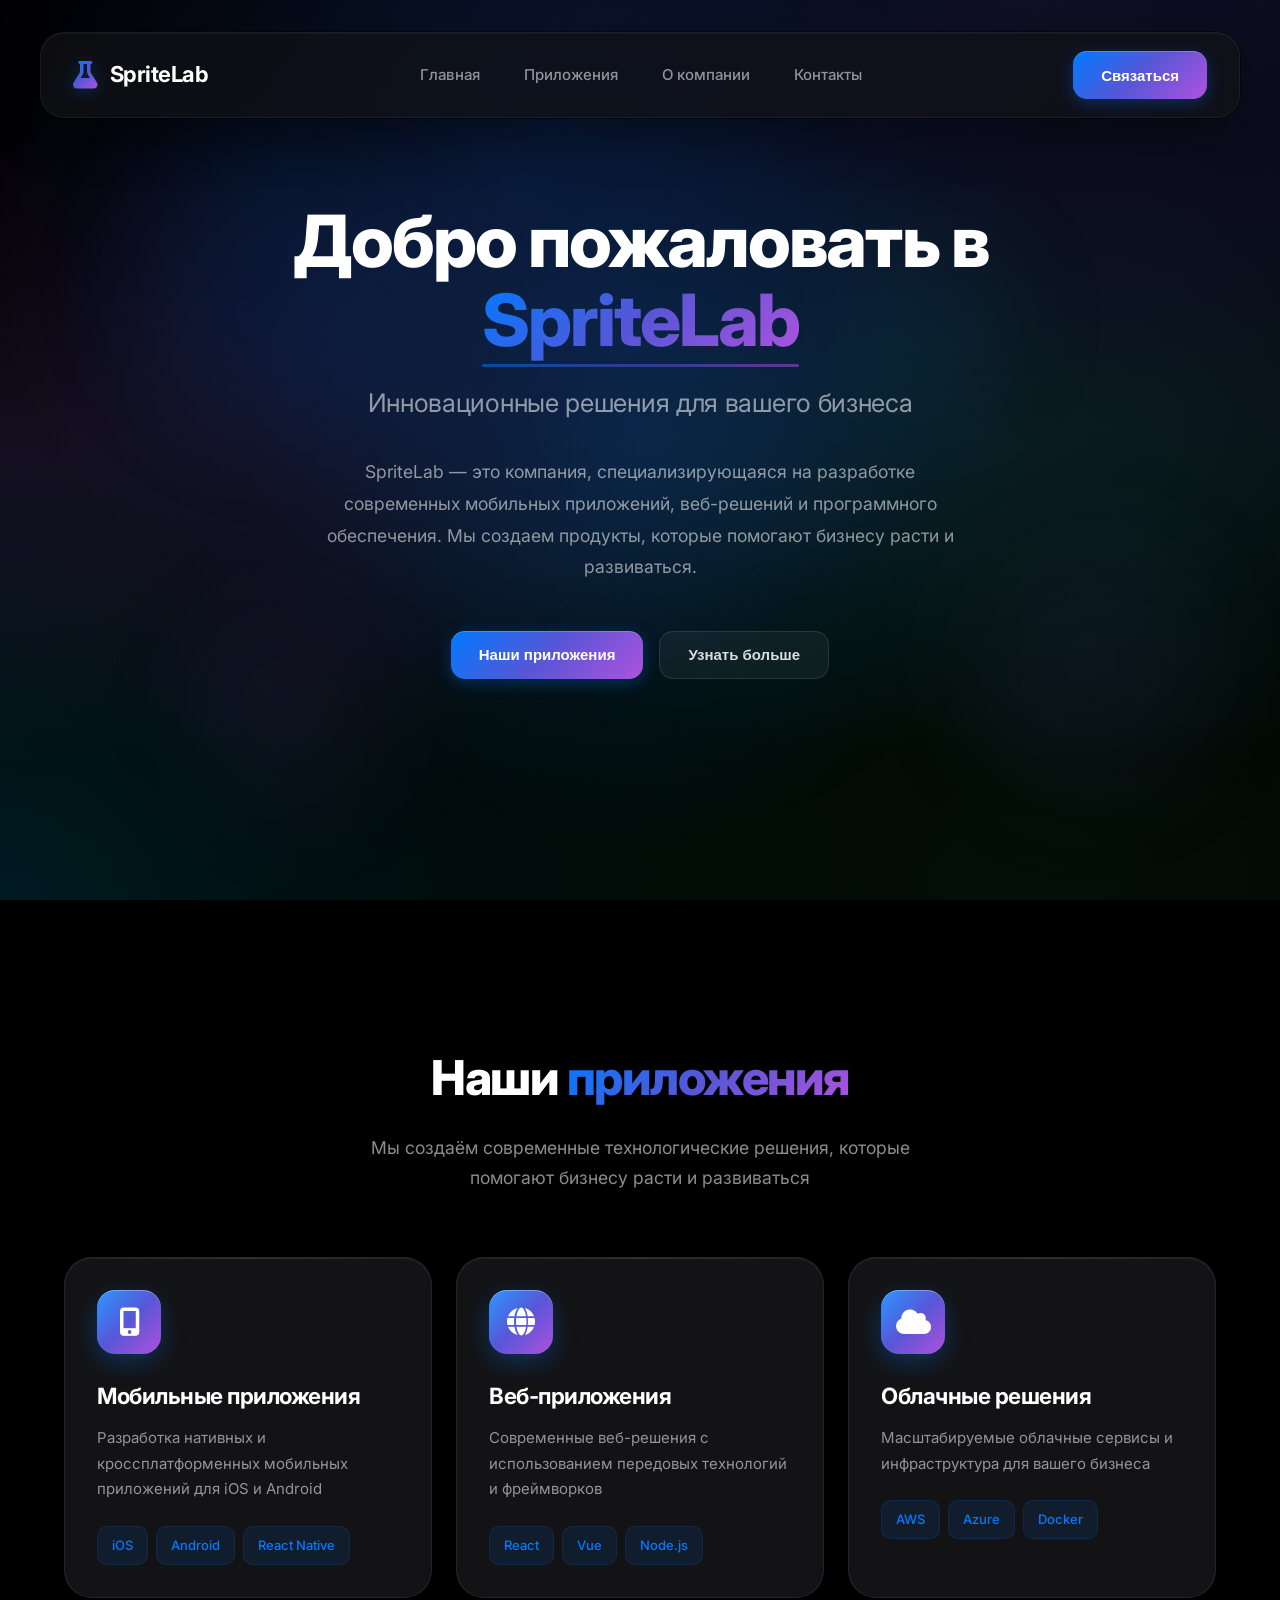
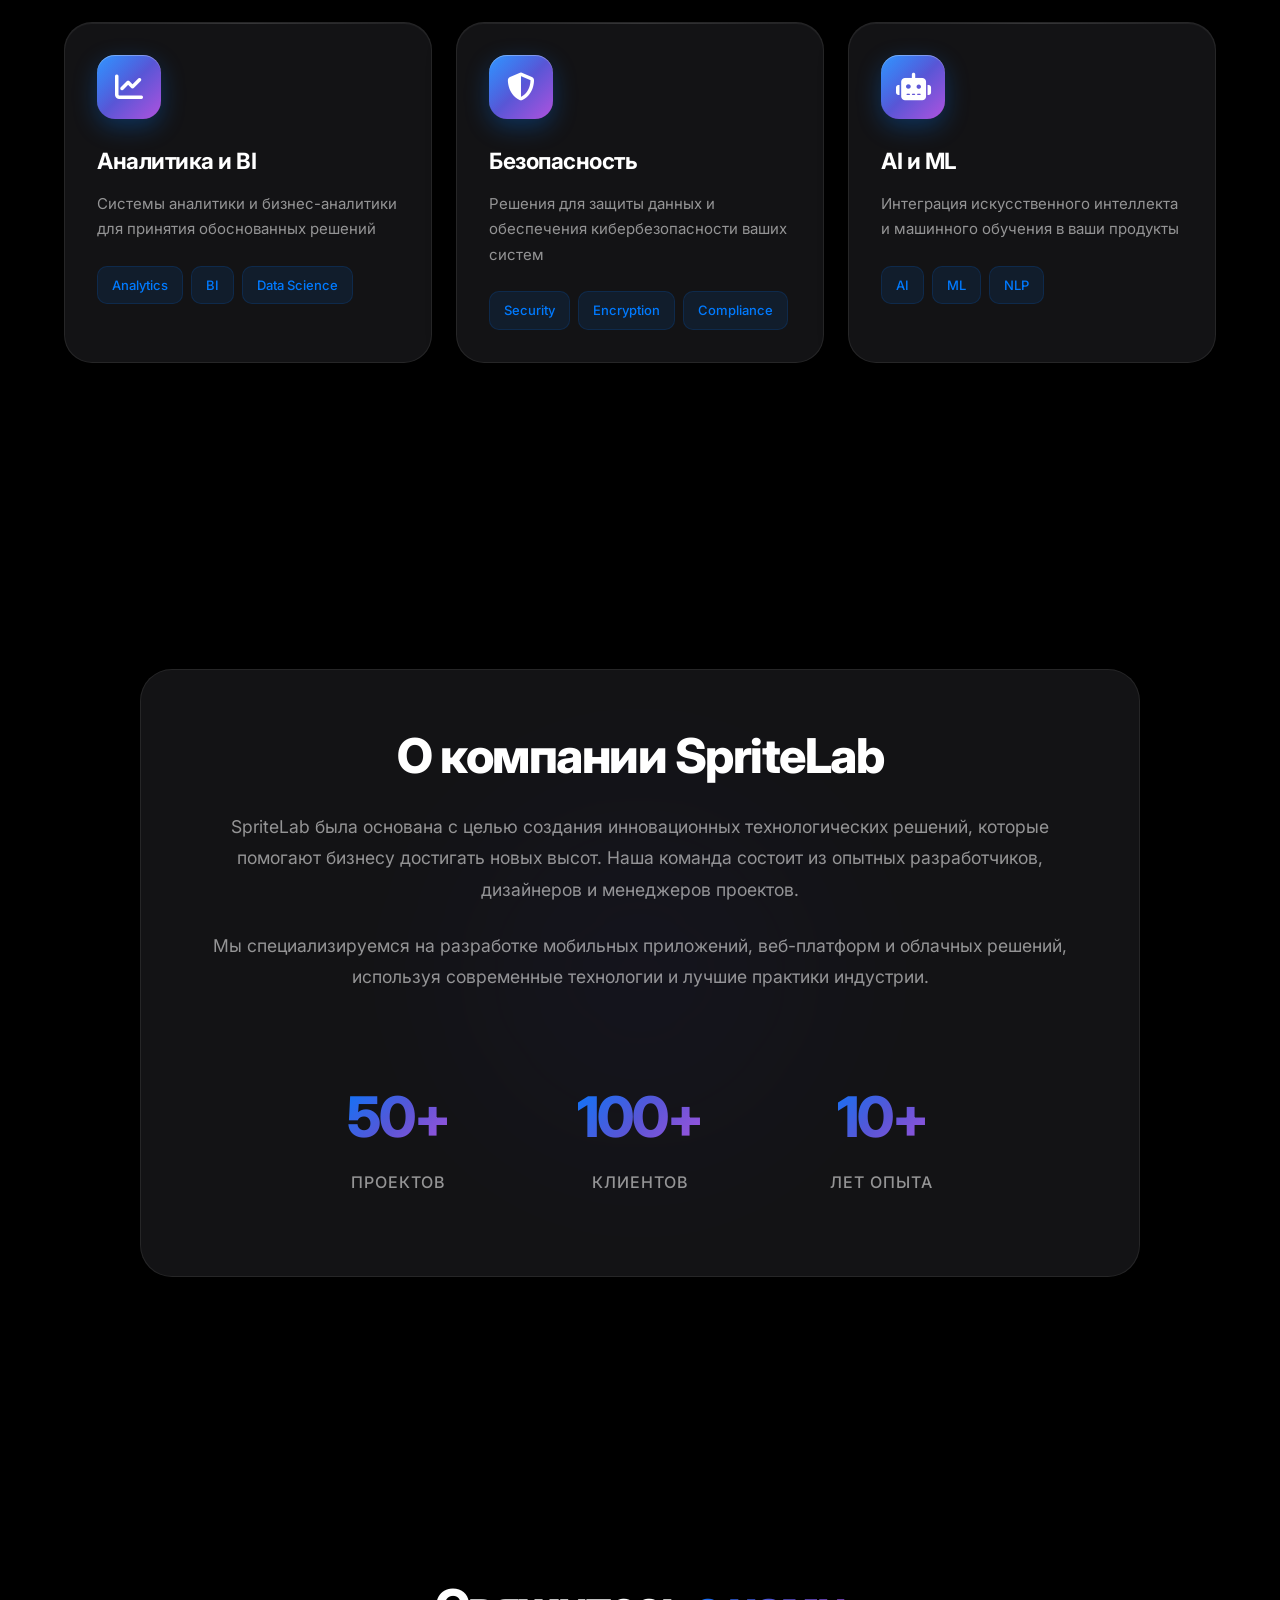
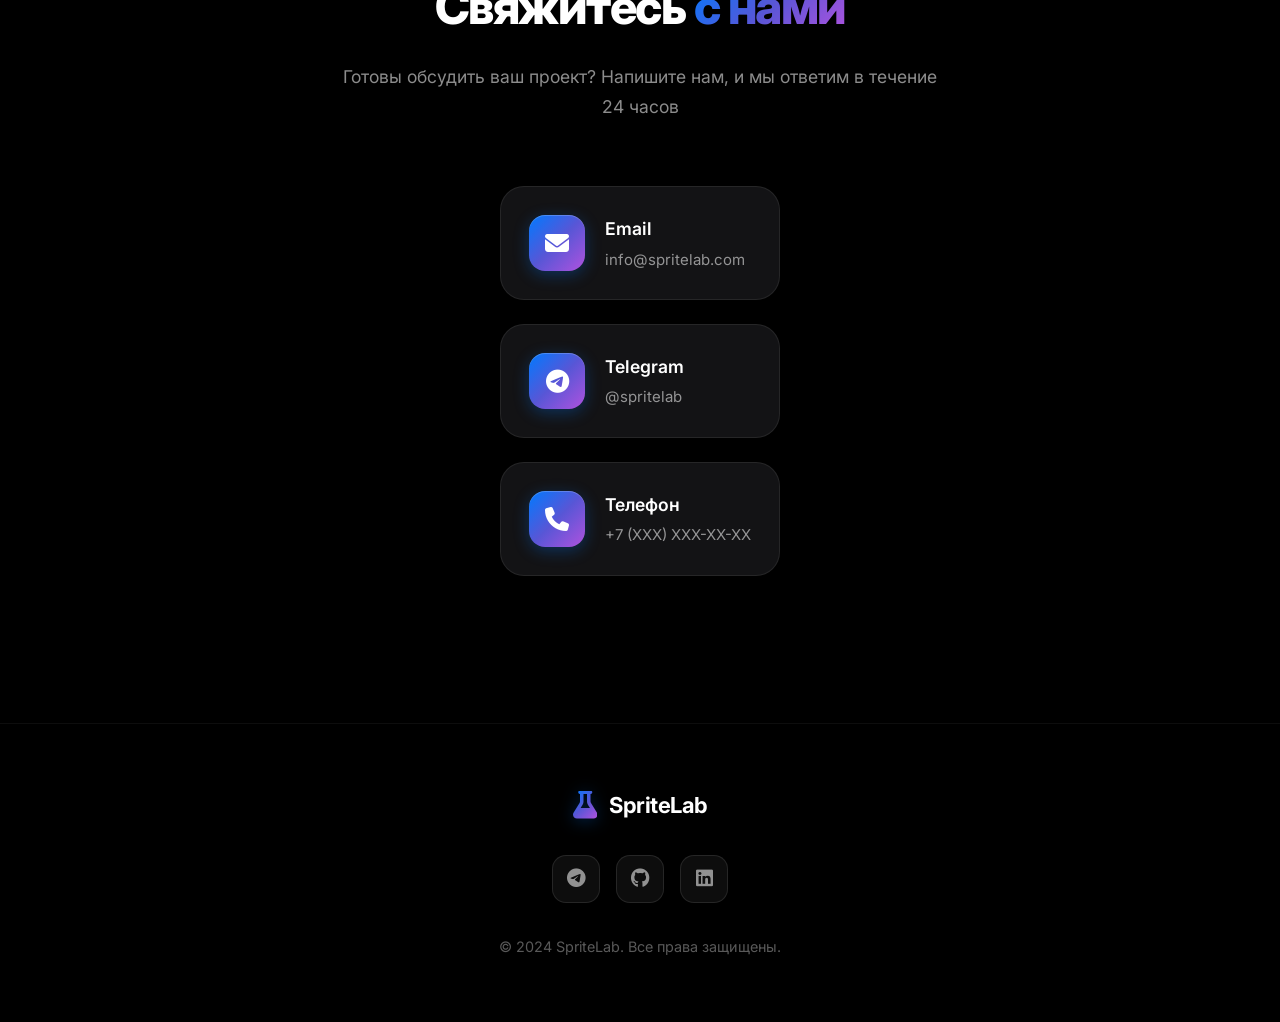
==== index.html @ 6aa254ba "Add files via upload" ====
<!DOCTYPE html>
<html lang="ru">
<head>
    <meta charset="UTF-8">
    <meta name="viewport" content="width=device-width, initial-scale=1.0, maximum-scale=5.0, user-scalable=yes, viewport-fit=cover">
    <meta name="theme-color" content="#000000">
    <meta name="apple-mobile-web-app-capable" content="yes">
    <meta name="apple-mobile-web-app-status-bar-style" content="black-translucent">
    <title>SpriteLab - Приложения и решения</title>
    <link rel="preconnect" href="https://fonts.googleapis.com">
    <link rel="preconnect" href="https://fonts.gstatic.com" crossorigin>
    <link href="https://fonts.googleapis.com/css2?family=Inter:wght@300;400;500;600;700;800&display=swap" rel="stylesheet">
    <link rel="stylesheet" href="@spritelab/styles/main.css?v=2">
    <link rel="stylesheet" href="https://cdnjs.cloudflare.com/ajax/libs/font-awesome/6.4.0/css/all.min.css">
    <link rel="icon" type="image/svg+xml" href="data:image/svg+xml,%3Csvg xmlns='http://www.w3.org/2000/svg' viewBox='0 0 448 512'%3E%3Cpath fill='%234A90E2' d='M437.2 403.5L320 215V64h8c13.3 0 24-10.7 24-24V24c0-13.3-10.7-24-24-24H120c-13.3 0-24 10.7-24 24v16c0 13.3 10.7 24 24 24h8v151L10.8 403.5C-18.5 450.6 15.3 512 70.9 512h306.2c55.7 0 89.4-61.5 60.1-108.5zM137.9 320l48.2-77.6c3.7-5.2 5.8-11.6 5.8-18.4V64h64v160c0 6.9 2.2 13.2 5.8 18.4l48.2 77.6h-172z'/%3E%3C/svg%3E">
</head>
<body>
    <div class="bg-animation"></div>
    
    <header>
        <div class="logo">
            <i class="fas fa-flask"></i>
            <span>SpriteLab</span>
        </div>
        
        <button class="nav-toggle">
            <i class="fas fa-bars"></i>
        </button>
        
        <nav>
            <ul>
                <li><a href="#home">Главная</a></li>
                <li><a href="#apps">Приложения</a></li>
                <li><a href="#about">О компании</a></li>
                <li><a href="#contact">Контакты</a></li>
            </ul>
        </nav>
        <button class="cta-button">Связаться</button>
    </header>
    
    <section class="hero" id="home">
        <div class="hero-content">
            <h1>Добро пожаловать в <span class="gradient-text">SpriteLab</span></h1>
            <h2>Инновационные решения для вашего бизнеса</h2>
            <p>SpriteLab — это компания, специализирующаяся на разработке современных мобильных приложений, веб-решений и программного обеспечения. Мы создаем продукты, которые помогают бизнесу расти и развиваться.</p>
            <div class="hero-buttons">
                <button class="cta-button primary">Наши приложения</button>
                <button class="cta-button secondary">Узнать больше</button>
            </div>
        </div>
        <div class="floating-elements">
            <div class="floating-element"></div>
            <div class="floating-element"></div>
            <div class="floating-element"></div>
            <div class="floating-element"></div>
        </div>
    </section>
    
    <section class="apps" id="apps">
        <h2 class="section-title">Наши <span>приложения</span></h2>
        <p class="section-subtitle">Мы создаём современные технологические решения, которые помогают бизнесу расти и развиваться</p>
        <div class="apps-grid">
            <div class="app-card">
                <div class="app-icon">
                    <i class="fas fa-mobile-alt"></i>
                </div>
                <h3>Мобильные приложения</h3>
                <p>Разработка нативных и кроссплатформенных мобильных приложений для iOS и Android</p>
                <div class="app-tags">
                    <span class="tag">iOS</span>
                    <span class="tag">Android</span>
                    <span class="tag">React Native</span>
                </div>
            </div>
            
            <div class="app-card">
                <div class="app-icon">
                    <i class="fas fa-globe"></i>
                </div>
                <h3>Веб-приложения</h3>
                <p>Современные веб-решения с использованием передовых технологий и фреймворков</p>
                <div class="app-tags">
                    <span class="tag">React</span>
                    <span class="tag">Vue</span>
                    <span class="tag">Node.js</span>
                </div>
            </div>
            
            <div class="app-card">
                <div class="app-icon">
                    <i class="fas fa-cloud"></i>
                </div>
                <h3>Облачные решения</h3>
                <p>Масштабируемые облачные сервисы и инфраструктура для вашего бизнеса</p>
                <div class="app-tags">
                    <span class="tag">AWS</span>
                    <span class="tag">Azure</span>
                    <span class="tag">Docker</span>
                </div>
            </div>
            
            <div class="app-card">
                <div class="app-icon">
                    <i class="fas fa-chart-line"></i>
                </div>
                <h3>Аналитика и BI</h3>
                <p>Системы аналитики и бизнес-аналитики для принятия обоснованных решений</p>
                <div class="app-tags">
                    <span class="tag">Analytics</span>
                    <span class="tag">BI</span>
                    <span class="tag">Data Science</span>
                </div>
            </div>
            
            <div class="app-card">
                <div class="app-icon">
                    <i class="fas fa-shield-alt"></i>
                </div>
                <h3>Безопасность</h3>
                <p>Решения для защиты данных и обеспечения кибербезопасности ваших систем</p>
                <div class="app-tags">
                    <span class="tag">Security</span>
                    <span class="tag">Encryption</span>
                    <span class="tag">Compliance</span>
                </div>
            </div>
            
            <div class="app-card">
                <div class="app-icon">
                    <i class="fas fa-robot"></i>
                </div>
                <h3>AI и ML</h3>
                <p>Интеграция искусственного интеллекта и машинного обучения в ваши продукты</p>
                <div class="app-tags">
                    <span class="tag">AI</span>
                    <span class="tag">ML</span>
                    <span class="tag">NLP</span>
                </div>
            </div>
        </div>
    </section>
    
    <section class="about" id="about">
        <div class="about-container">
            <div class="about-content">
                <h2 class="section-title">О компании SpriteLab</h2>
                <p>SpriteLab была основана с целью создания инновационных технологических решений, которые помогают бизнесу достигать новых высот. Наша команда состоит из опытных разработчиков, дизайнеров и менеджеров проектов.</p>
                <p>Мы специализируемся на разработке мобильных приложений, веб-платформ и облачных решений, используя современные технологии и лучшие практики индустрии.</p>
                <div class="stats-row">
                    <div class="stat-item">
                        <div class="stat-number">50+</div>
                        <div class="stat-label">Проектов</div>
                    </div>
                    <div class="stat-item">
                        <div class="stat-number">100+</div>
                        <div class="stat-label">Клиентов</div>
                    </div>
                    <div class="stat-item">
                        <div class="stat-number">10+</div>
                        <div class="stat-label">Лет опыта</div>
                    </div>
                </div>
            </div>
        </div>
    </section>
    
    <section class="contact" id="contact">
        <h2 class="section-title">Свяжитесь <span>с нами</span></h2>
        <p class="section-subtitle">Готовы обсудить ваш проект? Напишите нам, и мы ответим в течение 24 часов</p>
        <div class="contact-container">
            <div class="contact-info">
                <div class="contact-item">
                    <i class="fas fa-envelope"></i>
                    <div>
                        <h3>Email</h3>
                        <p>info@spritelab.com</p>
                    </div>
                </div>
                <div class="contact-item">
                    <i class="fab fa-telegram"></i>
                    <div>
                        <h3>Telegram</h3>
                        <p>@spritelab</p>
                    </div>
                </div>
                <div class="contact-item">
                    <i class="fas fa-phone"></i>
                    <div>
                        <h3>Телефон</h3>
                        <p>+7 (XXX) XXX-XX-XX</p>
                    </div>
                </div>
            </div>
        </div>
    </section>
    
    <footer>
        <div class="logo">
            <i class="fas fa-flask"></i>
            <span>SpriteLab</span>
        </div>
        <div class="social-links">
            <a href="#" class="social-link" target="_blank"><i class="fab fa-telegram"></i></a>
            <a href="#" class="social-link" target="_blank"><i class="fab fa-github"></i></a>
            <a href="#" class="social-link" target="_blank"><i class="fab fa-linkedin"></i></a>
        </div>
        <p class="copyright"><a href="@@spritelab/admin/index.html" style="text-decoration:none;color:inherit;">© 2024 SpriteLab. Все права защищены.</a></p>
    </footer>
    
    <script src="@spritelab/scripts/main.js"></script>
</body>
</html>
---- @spritelab/styles/main.css ----
:root {
    /* Premium Colors */
    --accent-primary: #007AFF;
    --accent-secondary: #5856D6;
    --accent-tertiary: #AF52DE;
    --accent-cyan: #32D4DE;
    --accent-mint: #00C7BE;
    --accent-green: #30D158;
    
    /* Dark Mode Colors */
    --bg-primary: #000000;
    --bg-secondary: #0D0D0F;
    --bg-tertiary: #18181B;
    --bg-elevated: #1C1C1E;
    --bg-card: rgba(28, 28, 30, 0.6);
    
    /* Text Colors */
    --text-primary: #FFFFFF;
    --text-secondary: rgba(255, 255, 255, 0.85);
    --text-tertiary: rgba(255, 255, 255, 0.55);
    --text-muted: rgba(255, 255, 255, 0.35);
    
    /* Gradients */
    --gradient-primary: linear-gradient(135deg, #007AFF 0%, #5856D6 50%, #AF52DE 100%);
    --gradient-secondary: linear-gradient(135deg, #32D4DE 0%, #007AFF 100%);
    --gradient-glow: linear-gradient(135deg, rgba(0, 122, 255, 0.4) 0%, rgba(88, 86, 214, 0.4) 50%, rgba(175, 82, 222, 0.4) 100%);
    --gradient-mesh: radial-gradient(at 40% 20%, rgba(0, 122, 255, 0.15) 0px, transparent 50%),
                     radial-gradient(at 80% 0%, rgba(88, 86, 214, 0.15) 0px, transparent 50%),
                     radial-gradient(at 0% 50%, rgba(175, 82, 222, 0.1) 0px, transparent 50%),
                     radial-gradient(at 80% 50%, rgba(50, 212, 222, 0.1) 0px, transparent 50%),
                     radial-gradient(at 0% 100%, rgba(0, 199, 190, 0.1) 0px, transparent 50%),
                     radial-gradient(at 80% 100%, rgba(48, 209, 88, 0.08) 0px, transparent 50%);
    
    /* Glass */
    --glass-bg: rgba(28, 28, 30, 0.7);
    --glass-border: rgba(255, 255, 255, 0.08);
    --glass-highlight: rgba(255, 255, 255, 0.05);
    
    /* Shadows */
    --shadow-sm: 0 2px 8px rgba(0, 0, 0, 0.15);
    --shadow-md: 0 8px 32px rgba(0, 0, 0, 0.2);
    --shadow-lg: 0 16px 48px rgba(0, 0, 0, 0.25);
    --shadow-glow: 0 0 60px rgba(0, 122, 255, 0.15);
}

* {
    margin: 0;
    padding: 0;
    box-sizing: border-box;
}

html {
    scroll-behavior: smooth;
}

body {
    font-family: 'Inter', -apple-system, BlinkMacSystemFont, 'SF Pro Display', sans-serif;
    background: var(--bg-primary);
    color: var(--text-secondary);
    line-height: 1.6;
    overflow-x: hidden;
    -webkit-font-smoothing: antialiased;
    -moz-osx-font-smoothing: grayscale;
}

/* === ANIMATED BACKGROUND === */
.bg-animation {
    position: fixed;
    top: 0;
    left: 0;
    width: 100%;
    height: 100%;
    z-index: -1;
    background: var(--bg-primary);
    overflow: hidden;
}

.bg-animation::before {
    content: '';
    position: absolute;
    top: 0;
    left: 0;
    right: 0;
    bottom: 0;
    background: var(--gradient-mesh);
    animation: meshMove 30s ease infinite;
}

.bg-animation::after {
    content: '';
    position: absolute;
    top: -50%;
    left: -50%;
    width: 200%;
    height: 200%;
    background: 
        radial-gradient(circle at 20% 80%, rgba(0, 122, 255, 0.08) 0%, transparent 25%),
        radial-gradient(circle at 80% 20%, rgba(88, 86, 214, 0.08) 0%, transparent 25%),
        radial-gradient(circle at 40% 40%, rgba(175, 82, 222, 0.05) 0%, transparent 30%);
    animation: orbitMove 60s linear infinite;
}

@keyframes meshMove {
    0%, 100% { 
        filter: blur(0px);
        opacity: 1;
    }
    50% { 
        filter: blur(1px);
        opacity: 0.8;
    }
}

@keyframes orbitMove {
    from { transform: rotate(0deg); }
    to { transform: rotate(360deg); }
}

/* === HEADER === */
header {
    position: fixed;
    top: 32px;
    left: 50%;
    transform: translateX(-50%);
    width: calc(100% - 48px);
    max-width: 1200px;
    background: rgba(18, 18, 20, 0.75);
    backdrop-filter: blur(40px) saturate(180%);
    -webkit-backdrop-filter: blur(40px) saturate(180%);
    border-radius: 24px;
    border: 1px solid rgba(255, 255, 255, 0.06);
    box-shadow: 
        0 0 0 1px rgba(0, 0, 0, 0.5),
        0 16px 48px rgba(0, 0, 0, 0.4),
        inset 0 1px 0 rgba(255, 255, 255, 0.04);
    z-index: 1000;
    padding: 18px 32px;
    display: flex;
    justify-content: space-between;
    align-items: center;
    transition: all 0.4s cubic-bezier(0.16, 1, 0.3, 1);
    min-height: 80px;
}

header.scrolled {
    top: 16px;
    background: rgba(18, 18, 20, 0.9);
    border-color: rgba(255, 255, 255, 0.1);
    box-shadow: 
        0 0 0 1px rgba(0, 0, 0, 0.6),
        0 20px 60px rgba(0, 0, 0, 0.5),
        inset 0 1px 0 rgba(255, 255, 255, 0.06);
    padding: 16px 32px;
    min-height: 72px;
}

/* Logo */
.logo {
    display: flex;
    align-items: center;
    gap: 12px;
    font-size: 22px;
    font-weight: 700;
    color: var(--text-primary);
    text-decoration: none;
    transition: all 0.3s ease;
    letter-spacing: -0.5px;
}

.logo i {
    font-size: 28px;
    background: var(--gradient-primary);
    -webkit-background-clip: text;
    -webkit-text-fill-color: transparent;
    background-clip: text;
    filter: drop-shadow(0 2px 8px rgba(0, 122, 255, 0.3));
}

.logo:hover {
    transform: scale(1.02);
}

.logo:hover i {
    filter: drop-shadow(0 4px 12px rgba(0, 122, 255, 0.5));
}

/* Navigation */
.nav-toggle {
    display: none;
    background: none;
    border: none;
    color: var(--accent-primary);
    font-size: 24px;
    cursor: pointer;
    padding: 12px;
    border-radius: 12px;
    transition: all 0.2s ease;
}

.nav-toggle:hover {
    background: rgba(0, 122, 255, 0.1);
}

nav ul {
    display: flex;
    list-style: none;
    gap: 8px;
}

nav a {
    color: var(--text-tertiary);
    text-decoration: none;
    font-weight: 500;
    font-size: 15px;
    padding: 10px 18px;
    border-radius: 12px;
    transition: all 0.3s ease;
    position: relative;
}

nav a:hover {
    color: var(--text-primary);
    background: rgba(255, 255, 255, 0.05);
}

nav a.active {
    color: var(--accent-primary);
    background: rgba(0, 122, 255, 0.1);
}

/* CTA Button */
.cta-button {
    background: var(--gradient-primary);
    color: #FFFFFF;
    border: none;
    padding: 14px 28px;
    border-radius: 14px;
    font-weight: 600;
    font-size: 15px;
    cursor: pointer;
    transition: all 0.3s cubic-bezier(0.16, 1, 0.3, 1);
    box-shadow: 
        0 4px 16px rgba(0, 122, 255, 0.3),
        inset 0 1px 0 rgba(255, 255, 255, 0.2);
    min-height: 48px;
    display: inline-flex;
    align-items: center;
    justify-content: center;
    position: relative;
    overflow: hidden;
}

.cta-button::before {
    content: '';
    position: absolute;
    top: 0;
    left: -100%;
    width: 100%;
    height: 100%;
    background: linear-gradient(90deg, transparent, rgba(255, 255, 255, 0.2), transparent);
    transition: left 0.5s ease;
}

.cta-button:hover {
    transform: translateY(-2px);
    box-shadow: 
        0 8px 32px rgba(0, 122, 255, 0.4),
        inset 0 1px 0 rgba(255, 255, 255, 0.3);
}

.cta-button:hover::before {
    left: 100%;
}

.cta-button:active {
    transform: translateY(0);
}

.cta-button.primary {
    background: var(--gradient-primary);
}

.cta-button.secondary {
    background: rgba(255, 255, 255, 0.05);
    border: 1px solid rgba(255, 255, 255, 0.1);
    color: var(--text-secondary);
    box-shadow: none;
}

.cta-button.secondary:hover {
    background: rgba(255, 255, 255, 0.1);
    border-color: rgba(255, 255, 255, 0.2);
    box-shadow: 0 4px 16px rgba(0, 0, 0, 0.2);
}

/* === SECTIONS === */
section {
    padding: 140px 5%;
    min-height: 100vh;
    display: flex;
    flex-direction: column;
    justify-content: center;
    position: relative;
}

.section-title {
    font-size: 3rem;
    text-align: center;
    margin-bottom: 1rem;
    color: var(--text-primary);
    font-weight: 800;
    letter-spacing: -1.5px;
    position: relative;
}

.section-title span {
    background: var(--gradient-primary);
    -webkit-background-clip: text;
    -webkit-text-fill-color: transparent;
    background-clip: text;
}

.section-subtitle {
    text-align: center;
    color: var(--text-tertiary);
    font-size: 1.1rem;
    max-width: 600px;
    margin: 0 auto 4rem;
    line-height: 1.7;
}

/* === HERO SECTION === */
.hero {
    min-height: 100vh;
    display: flex;
    align-items: center;
    justify-content: center;
    position: relative;
    overflow: hidden;
    padding-top: 120px;
}

.hero::before {
    content: '';
    position: absolute;
    top: 50%;
    left: 50%;
    transform: translate(-50%, -50%);
    width: 800px;
    height: 800px;
    background: radial-gradient(circle, rgba(0, 122, 255, 0.15) 0%, transparent 70%);
    animation: heroPulse 8s ease-in-out infinite;
    pointer-events: none;
}

@keyframes heroPulse {
    0%, 100% { transform: translate(-50%, -50%) scale(1); opacity: 0.5; }
    50% { transform: translate(-50%, -50%) scale(1.2); opacity: 0.3; }
}

.hero-content {
    max-width: 900px;
    margin: 0 auto;
    text-align: center;
    z-index: 2;
    position: relative;
    padding: 2rem;
}

.hero-content h1 {
    font-size: clamp(2.5rem, 6vw, 4.5rem);
    margin-bottom: 1.5rem;
    color: var(--text-primary);
    font-weight: 800;
    letter-spacing: -2px;
    line-height: 1.1;
    animation: fadeInUp 1s cubic-bezier(0.16, 1, 0.3, 1);
}

.gradient-text {
    background: var(--gradient-primary);
    -webkit-background-clip: text;
    -webkit-text-fill-color: transparent;
    background-clip: text;
    position: relative;
}

.gradient-text::after {
    content: '';
    position: absolute;
    bottom: -4px;
    left: 0;
    width: 100%;
    height: 3px;
    background: var(--gradient-primary);
    border-radius: 2px;
    opacity: 0.5;
}

.hero-content h2 {
    font-size: clamp(1.2rem, 2.5vw, 1.6rem);
    color: var(--text-tertiary);
    margin-bottom: 2rem;
    font-weight: 400;
    animation: fadeInUp 1s cubic-bezier(0.16, 1, 0.3, 1) 0.1s both;
    letter-spacing: -0.3px;
}

.hero-content p {
    font-size: 1.1rem;
    color: var(--text-tertiary);
    margin-bottom: 3rem;
    line-height: 1.8;
    max-width: 650px;
    margin-left: auto;
    margin-right: auto;
    animation: fadeInUp 1s cubic-bezier(0.16, 1, 0.3, 1) 0.2s both;
}

.hero-buttons {
    display: flex;
    gap: 1rem;
    justify-content: center;
    flex-wrap: wrap;
    animation: fadeInUp 1s cubic-bezier(0.16, 1, 0.3, 1) 0.3s both;
}

/* Floating Elements */
.floating-elements {
    position: absolute;
    width: 100%;
    height: 100%;
    top: 0;
    left: 0;
    z-index: 1;
    pointer-events: none;
    overflow: hidden;
}

.floating-element {
    position: absolute;
    border-radius: 50%;
    opacity: 0.6;
    animation: float 20s infinite ease-in-out;
    filter: blur(60px);
}

.floating-element:nth-child(1) {
    top: 15%;
    left: 10%;
    width: 300px;
    height: 300px;
    background: rgba(0, 122, 255, 0.15);
    animation-delay: 0s;
}

.floating-element:nth-child(2) {
    top: 60%;
    right: 5%;
    width: 250px;
    height: 250px;
    background: rgba(88, 86, 214, 0.15);
    animation-delay: 4s;
}

.floating-element:nth-child(3) {
    bottom: 10%;
    left: 15%;
    width: 200px;
    height: 200px;
    background: rgba(175, 82, 222, 0.12);
    animation-delay: 8s;
}

.floating-element:nth-child(4) {
    top: 25%;
    right: 20%;
    width: 180px;
    height: 180px;
    background: rgba(50, 212, 222, 0.1);
    animation-delay: 12s;
}

@keyframes float {
    0%, 100% { transform: translate(0, 0) scale(1); }
    25% { transform: translate(30px, -40px) scale(1.1); }
    50% { transform: translate(-20px, 30px) scale(0.95); }
    75% { transform: translate(40px, 20px) scale(1.05); }
}

@keyframes fadeInUp {
    from {
        opacity: 0;
        transform: translateY(40px);
    }
    to {
        opacity: 1;
        transform: translateY(0);
    }
}

/* === APPS SECTION === */
.apps {
    background: transparent;
    padding-bottom: 160px;
}

.apps-grid {
    display: grid;
    grid-template-columns: repeat(auto-fit, minmax(340px, 1fr));
    gap: 24px;
    max-width: 1200px;
    margin: 0 auto;
}

.app-card {
    background: var(--glass-bg);
    backdrop-filter: blur(40px) saturate(180%);
    -webkit-backdrop-filter: blur(40px) saturate(180%);
    padding: 32px;
    border-radius: 28px;
    border: 1px solid var(--glass-border);
    box-shadow: 
        0 0 0 1px rgba(0, 0, 0, 0.3),
        0 8px 32px rgba(0, 0, 0, 0.2),
        inset 0 1px 0 var(--glass-highlight);
    transition: all 0.4s cubic-bezier(0.16, 1, 0.3, 1);
    position: relative;
    overflow: hidden;
}

.app-card::before {
    content: '';
    position: absolute;
    top: 0;
    left: 0;
    right: 0;
    height: 1px;
    background: linear-gradient(90deg, transparent, rgba(255, 255, 255, 0.1), transparent);
}

.app-card::after {
    content: '';
    position: absolute;
    top: -50%;
    left: -50%;
    width: 200%;
    height: 200%;
    background: radial-gradient(circle at center, transparent 30%, rgba(0, 122, 255, 0) 70%);
    opacity: 0;
    transition: opacity 0.4s ease;
    pointer-events: none;
}

.app-card:hover {
    transform: translateY(-8px);
    border-color: rgba(0, 122, 255, 0.2);
    box-shadow: 
        0 0 0 1px rgba(0, 122, 255, 0.1),
        0 20px 60px rgba(0, 0, 0, 0.3),
        0 0 80px rgba(0, 122, 255, 0.1),
        inset 0 1px 0 rgba(255, 255, 255, 0.1);
}

.app-card:hover::after {
    opacity: 1;
    background: radial-gradient(circle at center, rgba(0, 122, 255, 0.05) 0%, transparent 60%);
}

.app-icon {
    width: 64px;
    height: 64px;
    background: var(--gradient-primary);
    border-radius: 18px;
    display: flex;
    align-items: center;
    justify-content: center;
    margin-bottom: 1.5rem;
    box-shadow: 
        0 8px 24px rgba(0, 122, 255, 0.3),
        inset 0 1px 0 rgba(255, 255, 255, 0.3);
    transition: all 0.4s cubic-bezier(0.16, 1, 0.3, 1);
    position: relative;
}

.app-icon::after {
    content: '';
    position: absolute;
    inset: 0;
    border-radius: 18px;
    background: linear-gradient(135deg, rgba(255, 255, 255, 0.2) 0%, transparent 50%);
}

.app-card:hover .app-icon {
    transform: scale(1.1) rotate(-3deg);
    box-shadow: 
        0 12px 32px rgba(0, 122, 255, 0.4),
        inset 0 1px 0 rgba(255, 255, 255, 0.4);
}

.app-icon i {
    font-size: 1.75rem;
    color: #FFFFFF;
    position: relative;
    z-index: 1;
}

.app-card h3 {
    font-size: 1.4rem;
    margin-bottom: 0.75rem;
    color: var(--text-primary);
    font-weight: 700;
    letter-spacing: -0.5px;
}

.app-card p {
    color: var(--text-tertiary);
    margin-bottom: 1.5rem;
    line-height: 1.7;
    font-size: 15px;
}

.app-tags {
    display: flex;
    flex-wrap: wrap;
    gap: 8px;
}

.tag {
    background: rgba(0, 122, 255, 0.1);
    color: var(--accent-primary);
    padding: 8px 14px;
    border-radius: 10px;
    font-size: 13px;
    font-weight: 500;
    border: 1px solid rgba(0, 122, 255, 0.15);
    transition: all 0.3s ease;
}

.tag:hover {
    background: rgba(0, 122, 255, 0.2);
    border-color: rgba(0, 122, 255, 0.3);
    transform: translateY(-1px);
}

/* === ABOUT SECTION === */
.about {
    background: transparent;
    position: relative;
}

.about::before {
    content: '';
    position: absolute;
    top: 50%;
    left: 50%;
    transform: translate(-50%, -50%);
    width: 600px;
    height: 600px;
    background: radial-gradient(circle, rgba(88, 86, 214, 0.1) 0%, transparent 70%);
    pointer-events: none;
}

.about-container {
    max-width: 1000px;
    margin: 0 auto;
    position: relative;
    z-index: 1;
}

.about-content {
    text-align: center;
    padding: 3rem;
    background: var(--glass-bg);
    backdrop-filter: blur(40px) saturate(180%);
    -webkit-backdrop-filter: blur(40px) saturate(180%);
    border-radius: 32px;
    border: 1px solid var(--glass-border);
    box-shadow: 
        0 0 0 1px rgba(0, 0, 0, 0.3),
        0 16px 48px rgba(0, 0, 0, 0.2);
}

.about-content p {
    font-size: 1.1rem;
    color: var(--text-tertiary);
    margin-bottom: 1.5rem;
    line-height: 1.8;
}

.stats-row {
    display: flex;
    justify-content: center;
    gap: 4rem;
    margin-top: 3rem;
    flex-wrap: wrap;
}

.stat-item {
    text-align: center;
    padding: 2rem;
    transition: all 0.3s ease;
}

.stat-item:hover {
    transform: translateY(-4px);
}

.stat-number {
    font-size: 3.5rem;
    font-weight: 800;
    background: var(--gradient-primary);
    -webkit-background-clip: text;
    -webkit-text-fill-color: transparent;
    background-clip: text;
    margin-bottom: 0.5rem;
    letter-spacing: -2px;
}

.stat-label {
    color: var(--text-tertiary);
    font-size: 1rem;
    font-weight: 500;
    text-transform: uppercase;
    letter-spacing: 1px;
}

/* === CONTACT SECTION === */
.contact {
    background: transparent;
}

.contact-container {
    max-width: 900px;
    margin: 0 auto;
}

.contact-info {
    display: grid;
    grid-template-columns: repeat(auto-fit, minmax(280px, 1fr));
    gap: 24px;
}

.contact-item {
    background: var(--glass-bg);
    backdrop-filter: blur(40px) saturate(180%);
    -webkit-backdrop-filter: blur(40px) saturate(180%);
    padding: 28px;
    border-radius: 24px;
    border: 1px solid var(--glass-border);
    box-shadow: 
        0 0 0 1px rgba(0, 0, 0, 0.3),
        0 8px 32px rgba(0, 0, 0, 0.2);
    display: flex;
    align-items: center;
    gap: 20px;
    transition: all 0.4s cubic-bezier(0.16, 1, 0.3, 1);
}

.contact-item:hover {
    transform: translateY(-6px);
    border-color: rgba(0, 122, 255, 0.2);
    box-shadow: 
        0 0 0 1px rgba(0, 122, 255, 0.1),
        0 16px 48px rgba(0, 0, 0, 0.25),
        0 0 60px rgba(0, 122, 255, 0.08);
}

.contact-item i {
    font-size: 1.5rem;
    width: 56px;
    height: 56px;
    display: flex;
    align-items: center;
    justify-content: center;
    background: var(--gradient-primary);
    border-radius: 16px;
    color: #FFFFFF;
    box-shadow: 
        0 4px 16px rgba(0, 122, 255, 0.3),
        inset 0 1px 0 rgba(255, 255, 255, 0.2);
    transition: all 0.3s ease;
}

.contact-item:hover i {
    transform: scale(1.1) rotate(-3deg);
}

.contact-item h3 {
    font-size: 1.1rem;
    margin-bottom: 0.25rem;
    color: var(--text-primary);
    font-weight: 600;
}

.contact-item p {
    color: var(--text-tertiary);
    font-size: 15px;
}

/* === FOOTER === */
footer {
    background: rgba(0, 0, 0, 0.6);
    backdrop-filter: blur(40px) saturate(180%);
    -webkit-backdrop-filter: blur(40px) saturate(180%);
    padding: 4rem 5%;
    text-align: center;
    border-top: 1px solid rgba(255, 255, 255, 0.05);
}

footer .logo {
    justify-content: center;
    margin-bottom: 2rem;
}

.social-links {
    display: flex;
    justify-content: center;
    gap: 16px;
    margin-bottom: 2rem;
}

.social-link {
    width: 48px;
    height: 48px;
    background: rgba(255, 255, 255, 0.05);
    border: 1px solid rgba(255, 255, 255, 0.1);
    border-radius: 14px;
    display: flex;
    align-items: center;
    justify-content: center;
    color: var(--text-tertiary);
    text-decoration: none;
    transition: all 0.3s cubic-bezier(0.16, 1, 0.3, 1);
    font-size: 1.2rem;
}

.social-link:hover {
    background: var(--gradient-primary);
    border-color: transparent;
    color: #FFFFFF;
    transform: translateY(-4px);
    box-shadow: 0 8px 24px rgba(0, 122, 255, 0.3);
}

.copyright {
    color: var(--text-muted);
    font-size: 0.9rem;
}

.copyright a {
    color: inherit;
    text-decoration: none;
}

/* === MOBILE STYLES === */
@media (max-width: 768px) {
    header {
        top: 16px;
        width: calc(100% - 24px);
        padding: 14px 20px;
        border-radius: 20px;
        min-height: 68px;
    }
    
    header.scrolled {
        top: 10px;
        padding: 12px 20px;
        min-height: 64px;
    }
    
    .nav-toggle {
        display: flex;
        align-items: center;
        justify-content: center;
    }
    
    nav::before {
        content: '';
        position: fixed;
        top: 0;
        left: 0;
        width: 100vw;
        height: 100vh;
        height: 100dvh;
        background: rgba(0, 0, 0, 0.6);
        backdrop-filter: blur(10px);
        -webkit-backdrop-filter: blur(10px);
        opacity: 0;
        pointer-events: none;
        transition: opacity 0.3s ease;
        z-index: -1;
    }
    
    nav.active::before {
        opacity: 1;
        pointer-events: all;
    }
    
    nav {
        position: fixed;
        top: 0;
        right: -100%;
        width: 80%;
        max-width: 320px;
        height: 100vh;
        height: 100dvh;
        background: rgba(18, 18, 20, 0.98);
        backdrop-filter: blur(40px) saturate(200%);
        -webkit-backdrop-filter: blur(40px) saturate(200%);
        box-shadow: -8px 0 32px rgba(0, 0, 0, 0.4);
        border-left: 1px solid rgba(255, 255, 255, 0.08);
        transition: right 0.4s cubic-bezier(0.16, 1, 0.3, 1);
        padding-top: 100px;
        z-index: 999;
    }
    
    nav.active {
        right: 0;
    }
    
    nav ul {
        flex-direction: column;
        padding: 0 24px;
        gap: 0;
    }
    
    nav li {
        border-bottom: 1px solid rgba(255, 255, 255, 0.05);
    }
    
    nav a {
        display: block;
        padding: 18px 0;
        font-size: 17px;
        border-radius: 0;
    }
    
    nav a:hover {
        background: transparent;
    }
    
    header .cta-button {
        display: none;
    }
    
    .hero-content h1 {
        font-size: 2.5rem;
        letter-spacing: -1px;
    }
    
    .hero-content h2 {
        font-size: 1.1rem;
    }
    
    .section-title {
        font-size: 2.2rem;
    }
    
    .apps-grid {
        grid-template-columns: 1fr;
        gap: 20px;
    }
    
    .app-card {
        padding: 24px;
    }
    
    .stats-row {
        gap: 2rem;
    }
    
    .stat-number {
        font-size: 2.5rem;
    }
    
    .contact-info {
        grid-template-columns: 1fr;
    }
}

/* === SCROLLBAR === */
::-webkit-scrollbar {
    width: 8px;
}

::-webkit-scrollbar-track {
    background: var(--bg-secondary);
}

::-webkit-scrollbar-thumb {
    background: rgba(255, 255, 255, 0.15);
    border-radius: 4px;
}

::-webkit-scrollbar-thumb:hover {
    background: rgba(255, 255, 255, 0.25);
}

/* === SELECTION === */
::selection {
    background: rgba(0, 122, 255, 0.3);
    color: var(--text-primary);
}
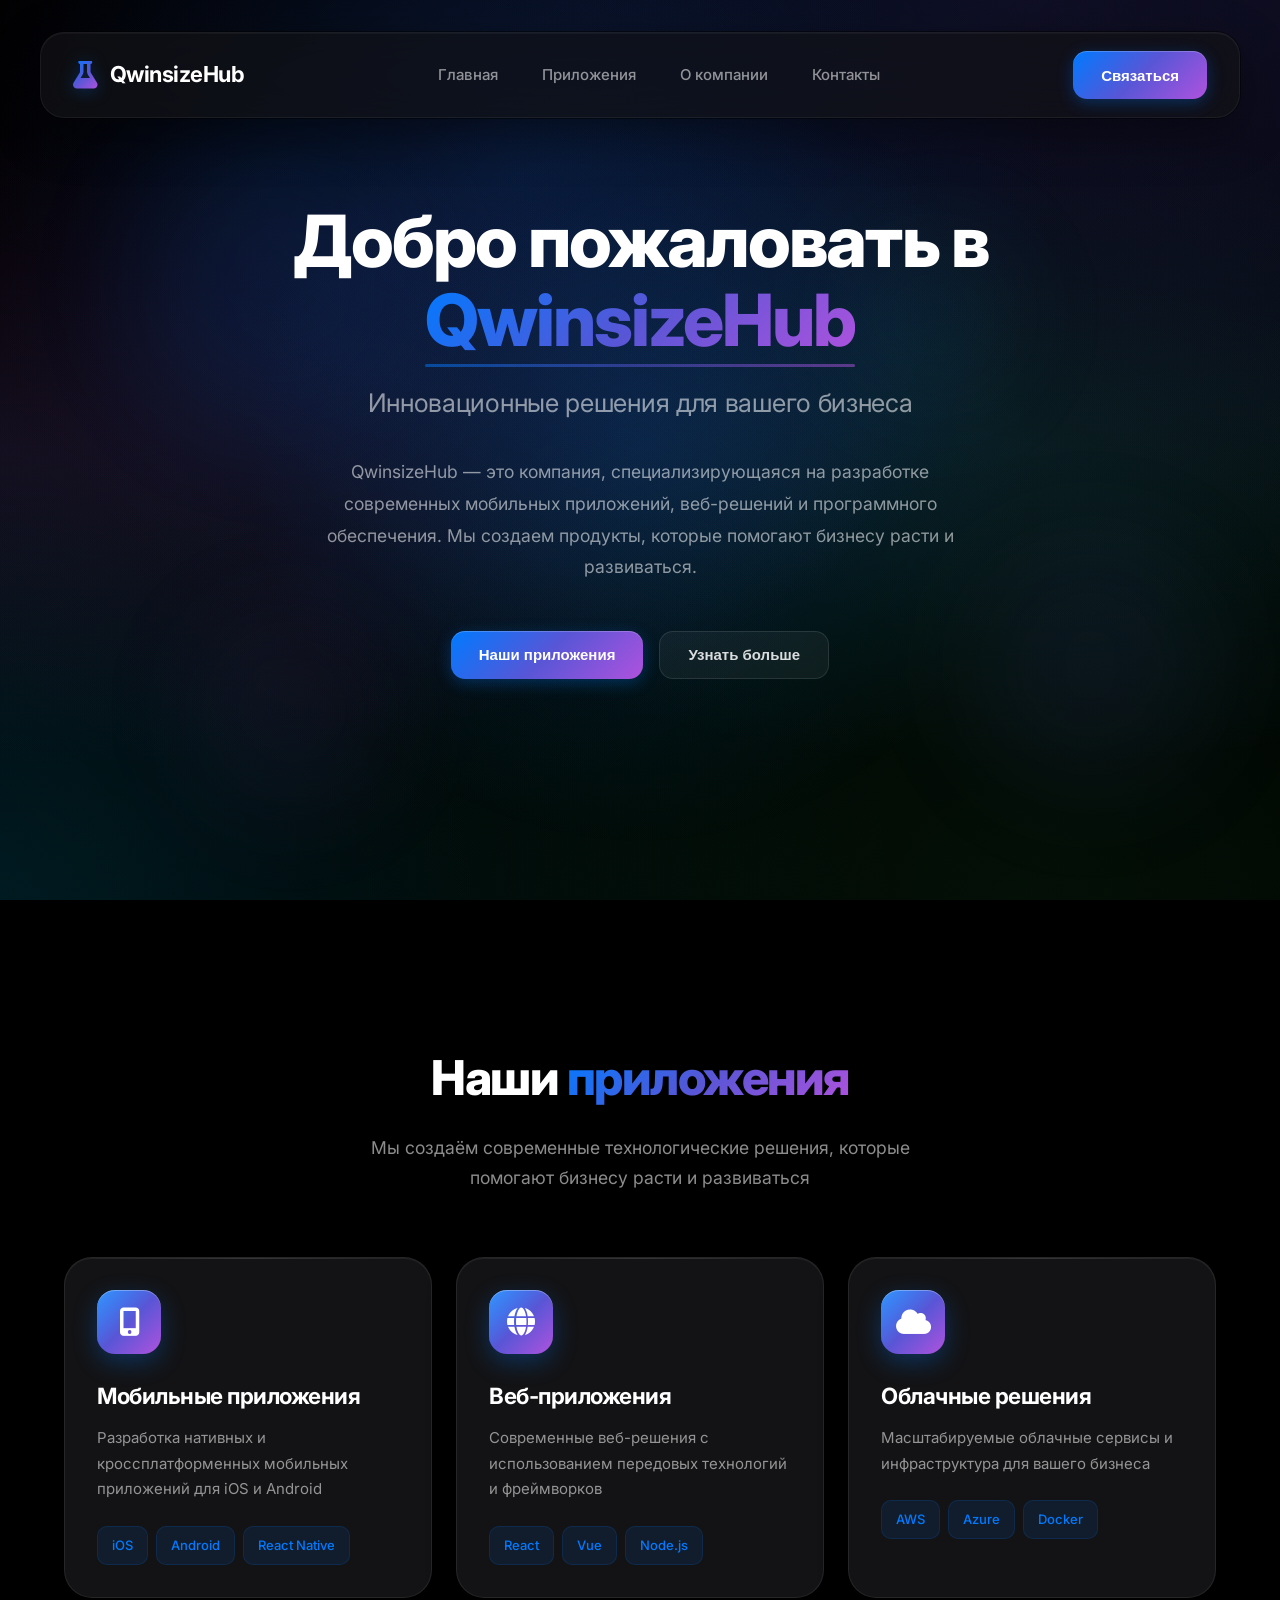
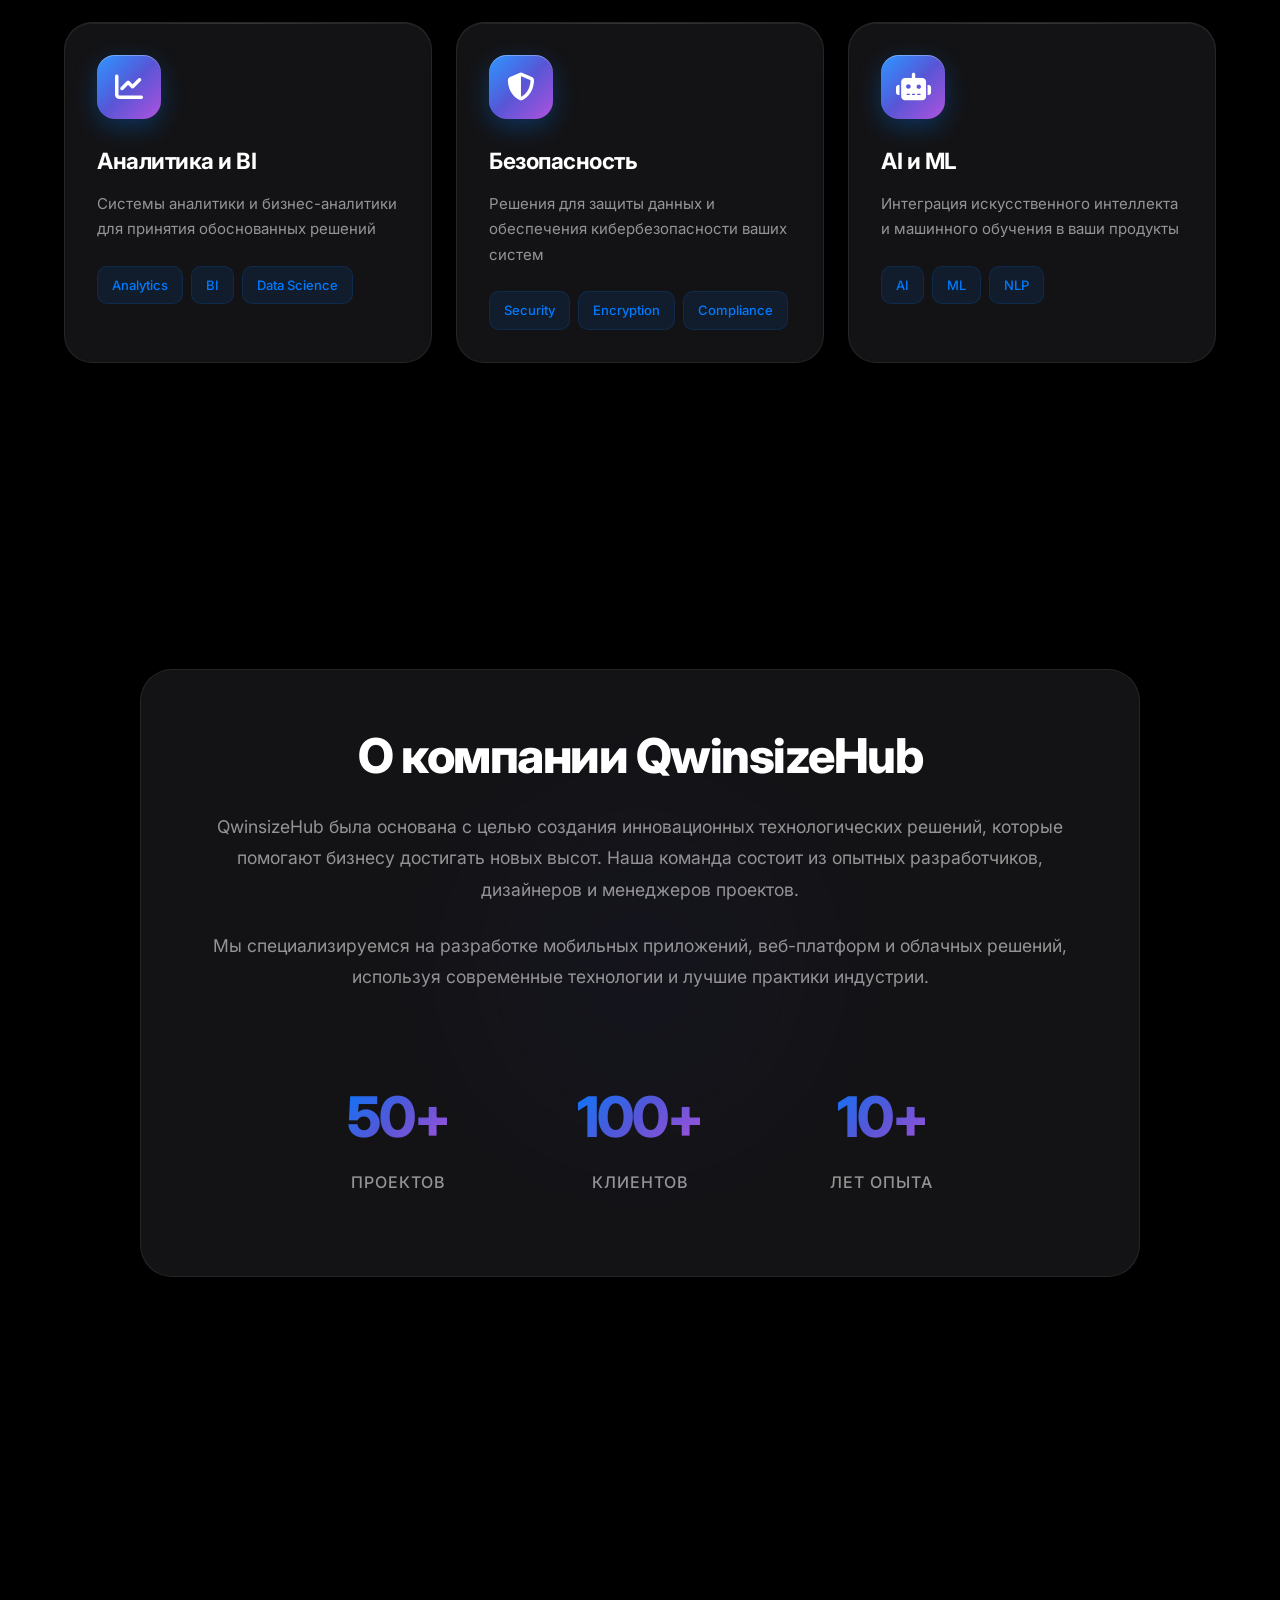
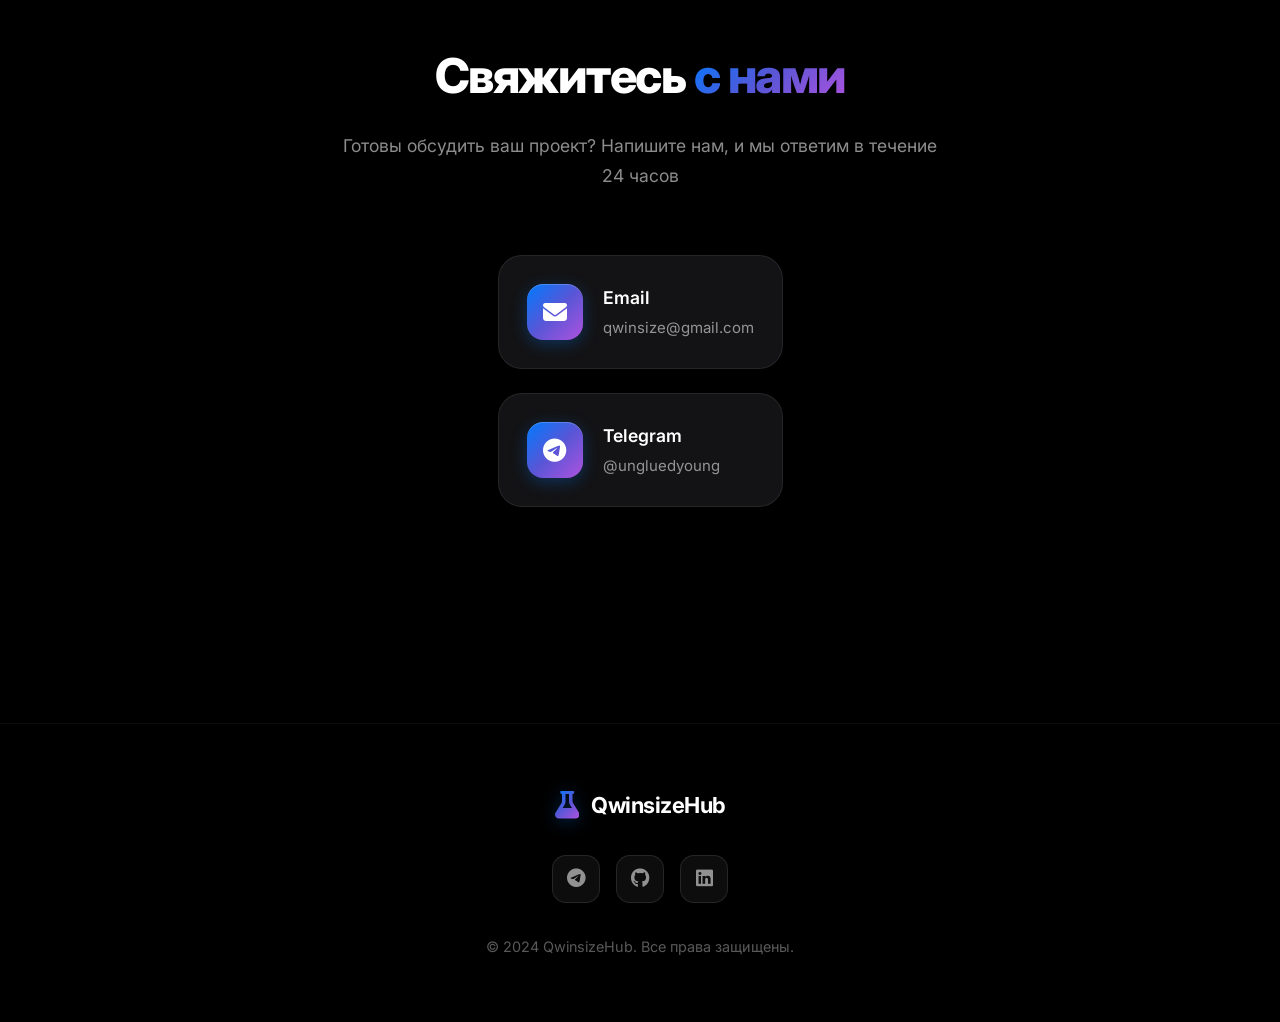
==== commit 9efb74b8: "Add files via upload" ====
--- a/index.html
+++ b/index.html
@@ -20,7 +20,7 @@
     <header>
         <div class="logo">
             <i class="fas fa-flask"></i>
-            <span>SpriteLab</span>
+            <span>QwinsizeHub</span>
         </div>
         
         <button class="nav-toggle">
@@ -40,9 +40,9 @@
     
     <section class="hero" id="home">
         <div class="hero-content">
-            <h1>Добро пожаловать в <span class="gradient-text">SpriteLab</span></h1>
+            <h1>Добро пожаловать в <span class="gradient-text">QwinsizeHub</span></h1>
             <h2>Инновационные решения для вашего бизнеса</h2>
-            <p>SpriteLab — это компания, специализирующаяся на разработке современных мобильных приложений, веб-решений и программного обеспечения. Мы создаем продукты, которые помогают бизнесу расти и развиваться.</p>
+            <p>QwinsizeHub — это компания, специализирующаяся на разработке современных мобильных приложений, веб-решений и программного обеспечения. Мы создаем продукты, которые помогают бизнесу расти и развиваться.</p>
             <div class="hero-buttons">
                 <button class="cta-button primary">Наши приложения</button>
                 <button class="cta-button secondary">Узнать больше</button>
@@ -143,8 +143,8 @@
     <section class="about" id="about">
         <div class="about-container">
             <div class="about-content">
-                <h2 class="section-title">О компании SpriteLab</h2>
-                <p>SpriteLab была основана с целью создания инновационных технологических решений, которые помогают бизнесу достигать новых высот. Наша команда состоит из опытных разработчиков, дизайнеров и менеджеров проектов.</p>
+                <h2 class="section-title">О компании QwinsizeHub</h2>
+                <p>QwinsizeHub была основана с целью создания инновационных технологических решений, которые помогают бизнесу достигать новых высот. Наша команда состоит из опытных разработчиков, дизайнеров и менеджеров проектов.</p>
                 <p>Мы специализируемся на разработке мобильных приложений, веб-платформ и облачных решений, используя современные технологии и лучшие практики индустрии.</p>
                 <div class="stats-row">
                     <div class="stat-item">
@@ -173,21 +173,14 @@
                     <i class="fas fa-envelope"></i>
                     <div>
                         <h3>Email</h3>
-                        <p>info@spritelab.com</p>
+                        <p>qwinsize@gmail.com</p>
                     </div>
                 </div>
                 <div class="contact-item">
                     <i class="fab fa-telegram"></i>
                     <div>
                         <h3>Telegram</h3>
-                        <p>@spritelab</p>
-                    </div>
-                </div>
-                <div class="contact-item">
-                    <i class="fas fa-phone"></i>
-                    <div>
-                        <h3>Телефон</h3>
-                        <p>+7 (XXX) XXX-XX-XX</p>
+                        <p>@ungluedyoung</p>
                     </div>
                 </div>
             </div>
@@ -197,17 +190,18 @@
     <footer>
         <div class="logo">
             <i class="fas fa-flask"></i>
-            <span>SpriteLab</span>
+            <span>QwinsizeHub</span>
         </div>
         <div class="social-links">
             <a href="#" class="social-link" target="_blank"><i class="fab fa-telegram"></i></a>
             <a href="#" class="social-link" target="_blank"><i class="fab fa-github"></i></a>
             <a href="#" class="social-link" target="_blank"><i class="fab fa-linkedin"></i></a>
         </div>
-        <p class="copyright"><a href="@@spritelab/admin/index.html" style="text-decoration:none;color:inherit;">© 2024 SpriteLab. Все права защищены.</a></p>
+        <p class="copyright"><a href="@@spritelab/admin/index.html" style="text-decoration:none;color:inherit;">© 2024 QwinsizeHub. Все права защищены.</a></p>
     </footer>
     
     <script src="@spritelab/scripts/main.js"></script>
 </body>
 </html>
 
+
